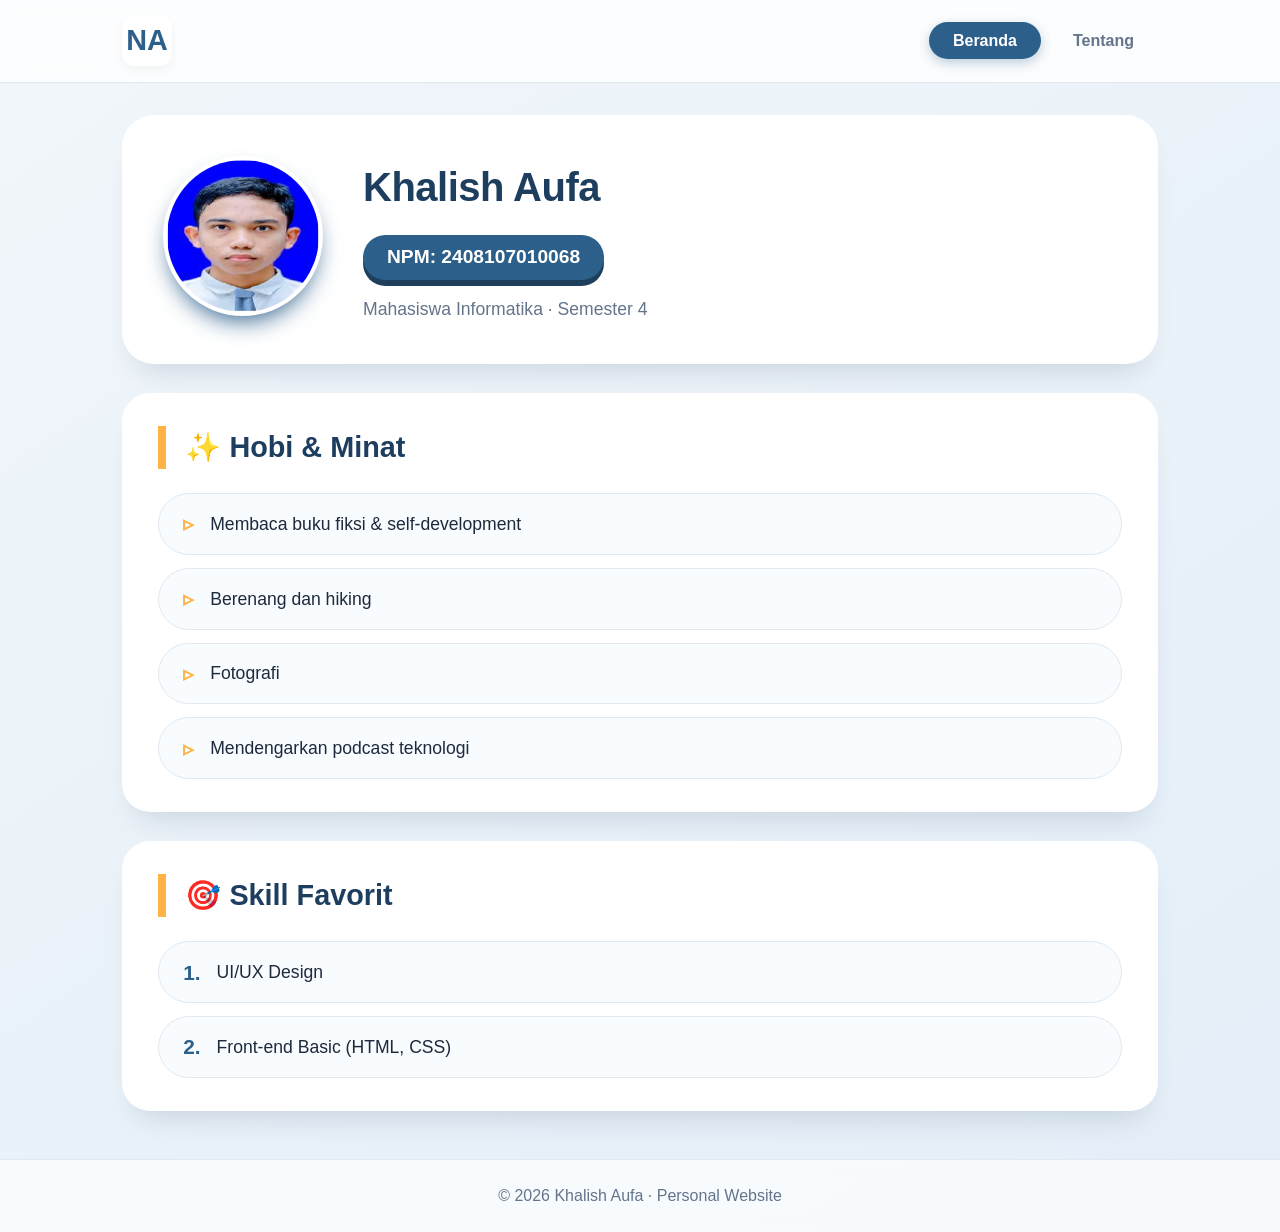
==== index.html @ 1acb8092 "added index.html, about.html, style.css" ====
<!DOCTYPE html>
<html lang="id">
<head>
    <meta charset="UTF-8">
    <meta name="viewport" content="width=device-width, initial-scale=1.0">
    <title>Khalish Aufa · Beranda</title>
    <link rel="stylesheet" href="style.css">
</head>
<body>
    <!-- Navigasi -->
    <nav>
        <div class="nav-container">
            <a href="index.html" class="logo">NA</a>
            <ul>
                <li><a href="index.html" class="active">Beranda</a></li>
                <li><a href="about.html">Tentang</a></li>
            </ul>
        </div>
    </nav>

    <!-- Konten Utama -->
    <main>
        <div class="container">
            <!-- Profile Section dengan Foto, Nama, NPM -->
            <div class="profile-card">
                <div class="profile-img-wrapper">
                    <img src="fotosaya.png" alt="Foto Khalish" class="profile-img">
                </div>
                <div class="profile-info">
                    <h1 class="nama">Khalish Aufa</h1>
                    <div class="npm-badge">NPM: 2408107010068</div>
                    <p class="bio">Mahasiswa Informatika · Semester 4</p>
                </div>
            </div>

            <!-- List Data 1: Hobi & Minat -->
            <div class="card">
                <h2 class="card-title">✨ Hobi & Minat</h2>
                <ul class="custom-list">
                    <li>Membaca buku fiksi & self-development</li>
                    <li>Berenang dan hiking</li>
                    <li>Fotografi</li>
                    <li>Mendengarkan podcast teknologi</li>
                </ul>
            </div>

            <!-- List Data 2: Skill Favorit -->
            <div class="card">
                <h2 class="card-title">🎯 Skill Favorit</h2>
                <ol class="custom-list ordered">
                    <li>UI/UX Design</li>
                    <li>Front-end Basic (HTML, CSS)</li>
                </ol>
            </div>
        </div>
    </main>

    <footer>
        <p>© 2026 Khalish Aufa · Personal Website</p>
    </footer>
</body>
</html>
---- style.css ----
/* ===== RESET & VARIABLES ===== */
* {
    margin: 0;
    padding: 0;
    box-sizing: border-box;
}

:root {
    --primary: #2c5f8a;
    --primary-dark: #1d3e5e;
    --secondary: #5f9ea0;
    --accent: #ffb347;
    --light: #f8fafc;
    --dark: #1e293b;
    --gray: #64748b;
    --border: #e2e8f0;
    --card-bg: #ffffff;
    --shadow: 0 20px 30px -15px rgba(0, 30, 60, 0.15);
    --shadow-hover: 0 25px 35px -18px rgba(0, 45, 80, 0.25);
    --font-main: 'Inter', -apple-system, BlinkMacSystemFont, 'Segoe UI', Roboto, sans-serif;
}

body {
    font-family: var(--font-main);
    background: linear-gradient(145deg, #f1f6fa 0%, #e3eef8 100%);
    color: var(--dark);
    min-height: 100vh;
    display: flex;
    flex-direction: column;
    line-height: 1.5;
}

/* ===== NAVIGATION ===== */
nav {
    background: rgba(255, 255, 255, 0.8);
    backdrop-filter: blur(10px);
    -webkit-backdrop-filter: blur(10px);
    border-bottom: 1px solid var(--border);
    position: sticky;
    top: 0;
    z-index: 10;
}

.nav-container {
    max-width: 1100px;
    margin: 0 auto;
    padding: 1rem 2rem;
    display: flex;
    justify-content: space-between;
    align-items: center;
}

.logo {
    font-size: 1.8rem;
    font-weight: 700;
    color: var(--primary);
    text-decoration: none;
    background: white;
    width: 50px;
    height: 50px;
    display: flex;
    align-items: center;
    justify-content: center;
    border-radius: 12px;
    box-shadow: 0 4px 8px rgba(0,0,0,0.05);
    transition: 0.2s;
}

.logo:hover {
    background: var(--primary);
    color: white;
    transform: scale(1.05);
}

nav ul {
    display: flex;
    gap: 0.5rem;
    list-style: none;
}

nav a {
    text-decoration: none;
    color: var(--gray);
    font-weight: 600;
    padding: 0.6rem 1.5rem;
    border-radius: 50px;
    transition: 0.2s;
    font-size: 1rem;
}

nav a:hover {
    color: var(--primary);
    background: rgba(44, 95, 138, 0.08);
}

nav a.active {
    background: var(--primary);
    color: white;
    box-shadow: 0 4px 12px rgba(44, 95, 138, 0.3);
}

/* ===== MAIN CONTAINER ===== */
main {
    flex: 1;
    max-width: 1100px;
    margin: 2rem auto;
    padding: 0 2rem;
    width: 100%;
}

.container {
    display: flex;
    flex-direction: column;
    gap: 1.8rem;
}

/* ===== PROFILE CARD ===== */
.profile-card {
    background: var(--card-bg);
    border-radius: 32px;
    padding: 2.5rem 2.5rem;
    display: flex;
    align-items: center;
    gap: 2.5rem;
    box-shadow: var(--shadow);
    border: 1px solid rgba(255,255,255,0.6);
    transition: 0.2s;
}

.profile-card:hover {
    box-shadow: var(--shadow-hover);
}

.profile-img-wrapper {
    flex-shrink: 0;
}

.profile-img {
    width: 160px;
    height: 160px;
    border-radius: 50%;
    object-fit: cover;
    border: 4px solid white;
    box-shadow: 0 12px 25px -8px var(--primary);
    background: white;
}

.profile-info h1 {
    font-size: 2.5rem;
    font-weight: 700;
    color: var(--primary-dark);
    letter-spacing: -0.5px;
    margin-bottom: 0.3rem;
}

.npm-badge {
    background: var(--primary);
    color: white;
    padding: 0.5rem 1.5rem;
    border-radius: 50px;
    font-weight: 600;
    display: inline-block;
    font-size: 1.2rem;
    box-shadow: 0 6px 0 #1e3f5c;
    margin: 0.8rem 0 0.5rem;
}

.npm-badge.small {
    font-size: 1rem;
    padding: 0.3rem 1.2rem;
    box-shadow: 0 3px 0 #1e3f5c;
}

.bio {
    font-size: 1.1rem;
    color: var(--gray);
    margin-top: 0.5rem;
}

/* mini profile di about */
.profile-card.mini {
    padding: 1.5rem 2rem;
    gap: 1.5rem;
}

.profile-img-small {
    width: 80px;
    height: 80px;
    border-radius: 50%;
    border: 3px solid white;
    box-shadow: 0 8px 18px -5px var(--primary);
}

/* ===== CARDS ===== */
.card {
    background: var(--card-bg);
    border-radius: 28px;
    padding: 2rem 2.2rem;
    box-shadow: var(--shadow);
    border: 1px solid rgba(255,255,255,0.5);
    transition: 0.2s;
}

.card:hover {
    box-shadow: var(--shadow-hover);
}

.card-title {
    font-size: 1.8rem;
    font-weight: 600;
    color: var(--primary-dark);
    margin-bottom: 1.5rem;
    border-left: 8px solid var(--accent);
    padding-left: 1.2rem;
}

/* ===== CUSTOM LIST ===== */
.custom-list {
    list-style: none;
    display: flex;
    flex-direction: column;
    gap: 0.8rem;
}

.custom-list li {
    background: #f8fcff;
    padding: 0.9rem 1.5rem;
    border-radius: 50px;
    font-size: 1.1rem;
    border: 1px solid var(--border);
    transition: 0.15s;
    display: flex;
    align-items: center;
}

.custom-list li::before {
    content: "▹";
    color: var(--accent);
    font-weight: bold;
    margin-right: 1rem;
    font-size: 1.3rem;
}

.custom-list.ordered {
    counter-reset: item;
}

.custom-list.ordered li {
    counter-increment: item;
}

.custom-list.ordered li::before {
    content: counter(item) ".";
    color: var(--primary);
    font-weight: 600;
    margin-right: 1rem;
}

/* about paragraph */
.about-paragraph {
    font-size: 1.1rem;
    margin-bottom: 1.2rem;
    color: var(--dark);
    line-height: 1.7;
}

/* ===== FOOTER ===== */
footer {
    text-align: center;
    padding: 1.5rem;
    background: rgba(255,255,255,0.7);
    backdrop-filter: blur(5px);
    border-top: 1px solid var(--border);
    color: var(--gray);
    font-weight: 500;
    margin-top: 1rem;
}

/* ===== RESPONSIVE ===== */
@media (max-width: 700px) {
    .profile-card {
        flex-direction: column;
        text-align: center;
        padding: 1.8rem;
    }
    
    .profile-card.mini {
        flex-direction: row;
        text-align: left;
    }
    
    .nav-container {
        flex-direction: column;
        gap: 1rem;
    }
    
    .card-title {
        font-size: 1.6rem;
    }
    
    .profile-info h1 {
        font-size: 2rem;
    }
}

@media (max-width: 480px) {
    main {
        padding: 0 1rem;
    }
    
    nav ul {
        flex-wrap: wrap;
        justify-content: center;
    }
    
    .custom-list li {
        padding: 0.7rem 1rem;
        font-size: 1rem;
    }
}
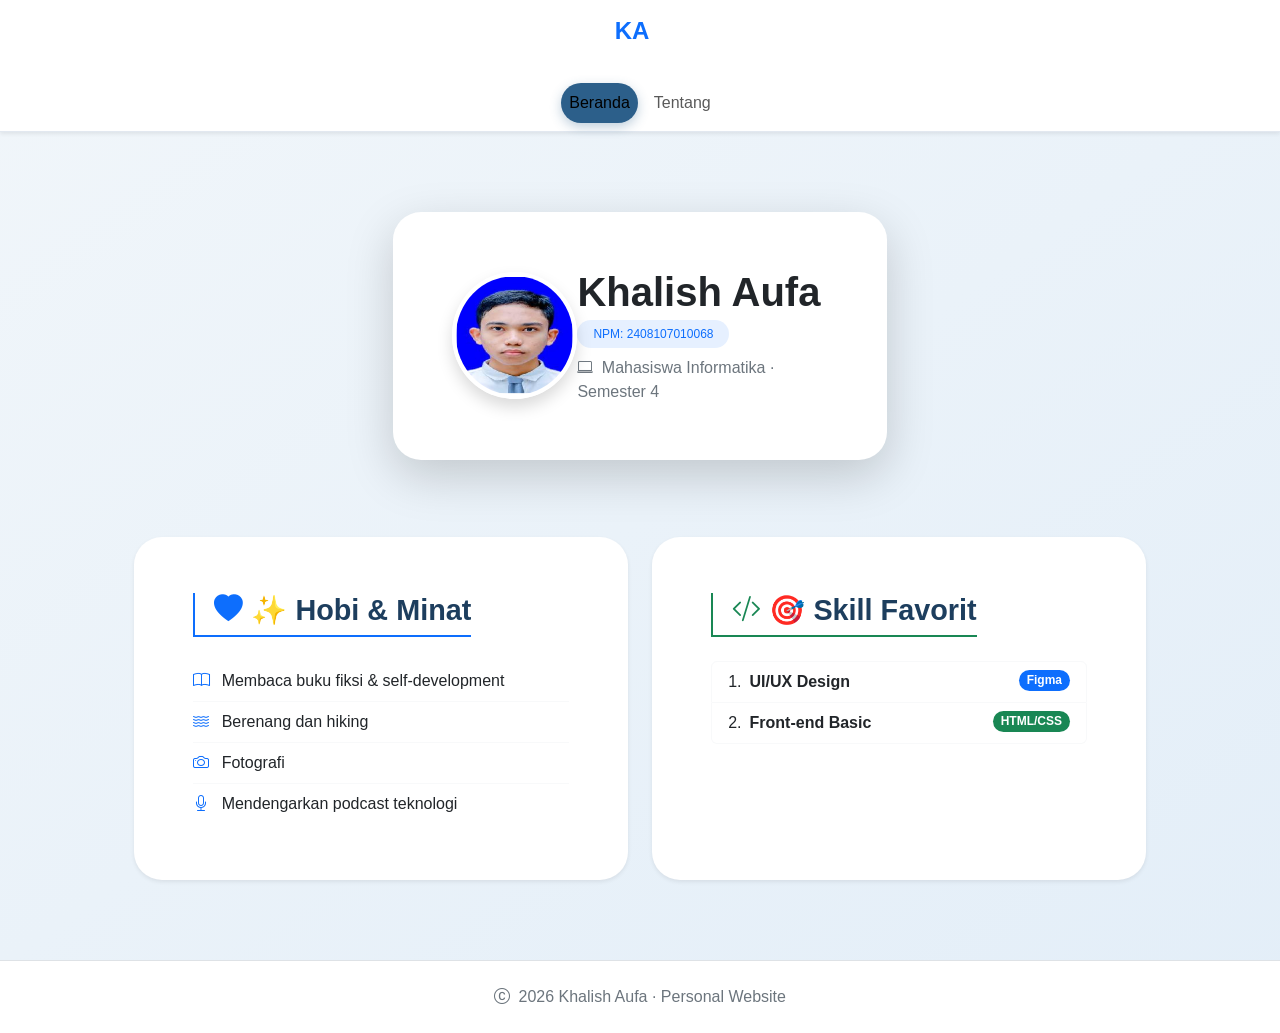
==== commit 2bde3bad: "Update index.html" ====
--- a/index.html
+++ b/index.html
@@ -4,59 +4,132 @@
     <meta charset="UTF-8">
     <meta name="viewport" content="width=device-width, initial-scale=1.0">
     <title>Khalish Aufa · Beranda</title>
+    <!-- Bootstrap CSS -->
+    <link href="https://cdn.jsdelivr.net/npm/bootstrap@5.3.0-alpha3/dist/css/bootstrap.min.css" rel="stylesheet">
+    <!-- Bootstrap Icons -->
+    <link rel="stylesheet" href="https://cdn.jsdelivr.net/npm/bootstrap-icons@1.11.3/font/bootstrap-icons.min.css">
+    <!-- Custom CSS -->
     <link rel="stylesheet" href="style.css">
 </head>
-<body>
-    <!-- Navigasi -->
-    <nav>
-        <div class="nav-container">
-            <a href="index.html" class="logo">NA</a>
-            <ul>
-                <li><a href="index.html" class="active">Beranda</a></li>
-                <li><a href="about.html">Tentang</a></li>
-            </ul>
+<body class="bg-light">
+
+    <!-- Navigasi Bootstrap -->
+    <nav class="navbar navbar-expand-lg bg-white shadow-sm sticky-top">
+        <div class="container">
+            <a class="navbar-brand fw-bold fs-4" href="index.html">
+                <span class="text-primary">KA</span>
+            </a>
+            <button class="navbar-toggler" type="button" data-bs-toggle="collapse" data-bs-target="#navbarNav" 
+                    aria-controls="navbarNav" aria-expanded="false" aria-label="Toggle navigation">
+                <span class="navbar-toggler-icon"></span>
+            </button>
+            <div class="collapse navbar-collapse" id="navbarNav">
+                <ul class="navbar-nav ms-auto">
+                    <li class="nav-item">
+                        <a class="nav-link active fw-medium" aria-current="page" href="index.html">Beranda</a>
+                    </li>
+                    <li class="nav-item">
+                        <a class="nav-link" href="about.html">Tentang</a>
+                    </li>
+                </ul>
+            </div>
         </div>
     </nav>
 
     <!-- Konten Utama -->
-    <main>
+    <main class="py-5">
         <div class="container">
-            <!-- Profile Section dengan Foto, Nama, NPM -->
-            <div class="profile-card">
-                <div class="profile-img-wrapper">
-                    <img src="fotosaya.png" alt="Foto Khalish" class="profile-img">
-                </div>
-                <div class="profile-info">
-                    <h1 class="nama">Khalish Aufa</h1>
-                    <div class="npm-badge">NPM: 2408107010068</div>
-                    <p class="bio">Mahasiswa Informatika · Semester 4</p>
+            <!-- Profile Section dengan Grid Bootstrap -->
+            <div class="row justify-content-center mb-5">
+                <div class="col-md-8 col-lg-6">
+                    <div class="card border-0 shadow-lg overflow-hidden">
+                        <div class="row g-0 align-items-center p-4">
+                            <!-- Foto -->
+                            <div class="col-sm-4 text-center text-sm-start mb-3 mb-sm-0">
+                                <div class="profile-img-wrapper mx-auto mx-sm-0">
+                                    <img src="fotosaya.png" alt="Foto Khalish" class="img-fluid rounded-circle border border-4 border-white shadow">
+                                </div>
+                            </div>
+                            <!-- Info -->
+                            <div class="col-sm-8 text-center text-sm-start">
+                                <h1 class="display-6 fw-bold mb-1">Khalish Aufa</h1>
+                                <div class="mb-2">
+                                    <span class="badge bg-primary bg-opacity-10 text-primary px-3 py-2 rounded-pill fw-medium">NPM: 2408107010068</span>
+                                </div>
+                                <p class="text-secondary mb-0">
+                                    <i class="bi bi-laptop me-1"></i> Mahasiswa Informatika · Semester 4
+                                </p>
+                            </div>
+                        </div>
+                    </div>
                 </div>
             </div>
 
-            <!-- List Data 1: Hobi & Minat -->
-            <div class="card">
-                <h2 class="card-title">✨ Hobi & Minat</h2>
-                <ul class="custom-list">
-                    <li>Membaca buku fiksi & self-development</li>
-                    <li>Berenang dan hiking</li>
-                    <li>Fotografi</li>
-                    <li>Mendengarkan podcast teknologi</li>
-                </ul>
-            </div>
+            <!-- Dua Card List Data: Grid System Bootstrap -->
+            <div class="row g-4">
+                <!-- Hobi & Minat -->
+                <div class="col-md-6">
+                    <div class="card h-100 border-0 shadow-sm hover-shadow transition">
+                        <div class="card-body p-4">
+                            <h2 class="card-title h4 mb-4 pb-2 border-bottom border-primary border-2 d-inline-block">
+                                <i class="bi bi-heart-fill text-primary me-2"></i>✨ Hobi & Minat
+                            </h2>
+                            <ul class="list-group list-group-flush">
+                                <li class="list-group-item ps-0 bg-transparent border-light">
+                                    <i class="bi bi-book me-2 text-primary"></i> Membaca buku fiksi & self-development
+                                </li>
+                                <li class="list-group-item ps-0 bg-transparent border-light">
+                                    <i class="bi bi-water me-2 text-primary"></i> Berenang dan hiking
+                                </li>
+                                <li class="list-group-item ps-0 bg-transparent border-light">
+                                    <i class="bi bi-camera me-2 text-primary"></i> Fotografi
+                                </li>
+                                <li class="list-group-item ps-0 bg-transparent border-light">
+                                    <i class="bi bi-mic me-2 text-primary"></i> Mendengarkan podcast teknologi
+                                </li>
+                            </ul>
+                        </div>
+                    </div>
+                </div>
 
-            <!-- List Data 2: Skill Favorit -->
-            <div class="card">
-                <h2 class="card-title">🎯 Skill Favorit</h2>
-                <ol class="custom-list ordered">
-                    <li>UI/UX Design</li>
-                    <li>Front-end Basic (HTML, CSS)</li>
-                </ol>
+                <!-- Skill Favorit -->
+                <div class="col-md-6">
+                    <div class="card h-100 border-0 shadow-sm hover-shadow transition">
+                        <div class="card-body p-4">
+                            <h2 class="card-title h4 mb-4 pb-2 border-bottom border-success border-2 d-inline-block">
+                                <i class="bi bi-code-slash text-success me-2"></i>🎯 Skill Favorit
+                            </h2>
+                            <ol class="list-group list-group-numbered">
+                                <li class="list-group-item d-flex justify-content-between align-items-start bg-transparent border-light">
+                                    <div class="ms-2 me-auto">
+                                        <div class="fw-bold">UI/UX Design</div>
+                                    </div>
+                                    <span class="badge bg-primary rounded-pill">Figma</span>
+                                </li>
+                                <li class="list-group-item d-flex justify-content-between align-items-start bg-transparent border-light">
+                                    <div class="ms-2 me-auto">
+                                        <div class="fw-bold">Front-end Basic</div>
+                                    </div>
+                                    <span class="badge bg-success rounded-pill">HTML/CSS</span>
+                                </li>
+                            </ol>
+                        </div>
+                    </div>
+                </div>
             </div>
         </div>
     </main>
 
-    <footer>
-        <p>© 2026 Khalish Aufa · Personal Website</p>
+    <!-- Footer Bootstrap -->
+    <footer class="bg-white text-center py-4 mt-auto border-top">
+        <div class="container">
+            <p class="text-secondary mb-0">
+                <i class="bi bi-c-circle me-1"></i> 2026 Khalish Aufa · Personal Website
+            </p>
+        </div>
     </footer>
+
+    <!-- Bootstrap JS Bundle -->
+    <script src="https://cdn.jsdelivr.net/npm/bootstrap@5.3.0-alpha3/dist/js/bootstrap.bundle.min.js"></script>
 </body>
-</html>+</html>
